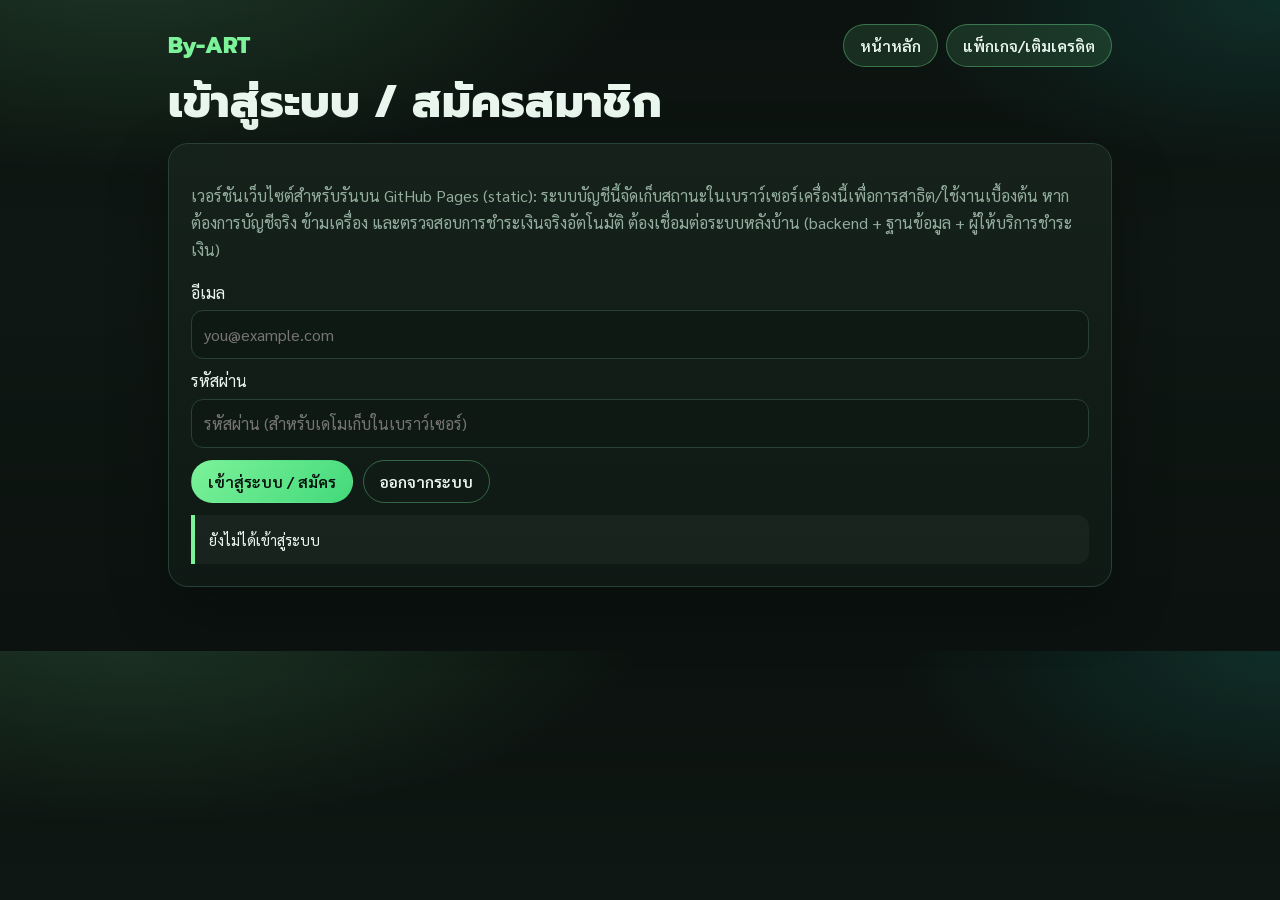
==== account.html @ 0307a58f "Initial site for GitHub Pages" ====
<!DOCTYPE html><html lang="th"><head><meta charset="utf-8"><meta name="viewport" content="width=device-width, initial-scale=1"><title>บัญชีของฉัน - By-ART</title>
<link href="https://fonts.googleapis.com/css2?family=Prompt:wght@500;700;800&family=Sarabun:wght@400;600&display=swap" rel="stylesheet">
<link rel="stylesheet" href="style.css"></head><body><main>
<header class="nav"><div class="brand">By-ART</div><div class="navlinks"><a class="btn" href="index.html">หน้าหลัก</a><a class="btn" href="pricing.html">แพ็กเกจ/เติมเครดิต</a><button class="btn ghost" id="logout">ออกจากระบบ</button></div></header>
<h1>บัญชีของฉัน</h1>
<div class="card" id="info"></div>
<div class="card">
  <h2 style="font:700 1.2rem Prompt;margin:0 0 6px">ดาวน์โหลด (ตามสิทธิ์)</h2>
  <p class="mu small">การดาวน์โหลด/สิทธิ์บนเว็บ static นี้เป็นการจำลองตามสถานะในเบราว์เซอร์ หากต้องการล็อกดาวน์โหลดต่อบัญชีจริงและตรวจสอบการชำระเงินจริง ต้องใช้ระบบหลังบ้าน</p>
  <div class="row"><a class="btn pri" id="dl" href="ByART_ThaiMod_Setup.zip" download>ดาวน์โหลด ByART_ThaiMod_Setup.zip</a><a class="btn" href="Scam With Your Friends.rar" download>ดาวน์โหลด Scam With Your Friends.rar</a></div>
  <div id="dlMsg" class="warn small" style="margin-top:10px"></div>
</div>
<div class="card">
  <h2 style="font:700 1.2rem Prompt;margin:0 0 6px">คำสั่งซื้อ/รายการล่าสุด</h2>
  <div id="orders" class="small mu">ยังไม่มีรายการ</div>
</div>
<div class="card">
  <h2 style="font:700 1.2rem Prompt;margin:0 0 6px">นโยบายการใช้งาน (ตามที่กำหนด)</h2>
  <ul class="small mu">
    <li>ทดลองใช้งานไม่เกิน 3 วัน เมื่อหมดช่วงทดลองต้องเติมเครดิต/ซื้อแพ็กเกจ</li>
    <li>แพ็กเกจ: 7 วัน 20 บาท, 14 วัน 35 บาท, 30 วัน 80 บาท, ถาวร 200 บาท (ถาวรใช้งานไม่จำกัด ไม่มีหมดอายุ)</li>
    <li>การแจ้งเตือนในเว็บ/แอป, การบล็อกดาวน์โหลดเมื่อหมดสิทธิ์, และการลบม็อดออกอัตโนมัติเมื่อเกินกำหนด ต้องมีการบังคับใช้ในแอป/ม็อดร่วมกับการตรวจสิทธิ์จากเซิร์ฟเวอร์เพื่อให้ทำงานจริงและปลอดภัย</li>
  </ul>
</div>
<script src="app.js"></script>
<script>
if(!requireAuth()){}
document.getElementById('logout').onclick=logout;
function render(){
  const a=getAccount();
  const t=trialLeftMs(a); const trialText = t>0 ? ('เหลือ ~'+Math.ceil(t/86400000)+' วัน (สิ้นสุด '+fmtDate((a.trialStart||Date.now())+3*86400000)+')') : 'หมดช่วงทดลองแล้ว';
  const planText = a.permanent ? 'ถาวร (ใช้งานไม่จำกัด)' : (a.planUntil && a.planUntil>Date.now() ? (a.plan+' ถึง '+fmtDate(a.planUntil)) : 'ไม่มีแพ็กเกจที่ใช้งานอยู่');
  document.getElementById('info').innerHTML = '<div class="row" style="justify-content:space-between"><div><b>บัญชี:</b> '+a.email+'</div><span class="badge">'+(hasAccess(a)?'มีสิทธิ์ใช้งาน':'หมดสิทธิ์/ต้องชำระเงิน')+'</span></div>'
    +'<div style="margin-top:8px"><b>สถานะ:</b> '+accessReason(a)+'</div>'
    +'<div><b>ช่วงทดลอง 3 วัน:</b> '+trialText+'</div>'
    +'<div><b>แพ็กเกจ:</b> '+planText+'</div>'
    +'<div><b>เครดิต (เดโม):</b> '+(a.credits||0)+' บาท</div>';
  document.getElementById('dlMsg').textContent = hasAccess(a)? 'คุณมีสิทธิ์ดาวน์โหลดในสถานะปัจจุบัน (เดโมฝั่งเบราว์เซอร์)' : 'ดาวน์โหลดถูกจำกัด: '+accessReason(a)+' — ไปที่หน้าแพ็กเกจ/เติมเครดิต';
  const os=(a.pendingOrders||[]);
  document.getElementById('orders').innerHTML = os.length? ('<table><tr><th>เวลา</th><th>รายการ</th><th>ยอด</th><th>สถานะ</th></tr>'+os.map(o=>'<tr><td>'+fmtDate(o.createdAt)+'</td><td>'+o.label+'</td><td>฿'+o.amountTHB+'</td><td>'+o.status+'</td></tr>').join('')+'</table>') : 'ยังไม่มีรายการ';
}
document.getElementById('dl').addEventListener('click', guardDownload);
render();
setInterval(render, 30000);
</script>
</main></body></html>
---- style.css ----
:root{color-scheme:dark;--bg:#0b120f;--sf:#142019;--ink:#e9f7ef;--mu:#93ad9f;--ac:#7cf29a;--ac2:#2dd4bf;--hot:#ff6b6b;--ln:#274235}
*{box-sizing:border-box}body{margin:0;color:var(--ink);font:400 16px/1.7 Sarabun,"Noto Sans Thai",sans-serif;background:radial-gradient(900px 400px at 10% -10%, rgba(124,242,154,.18), transparent 60%),radial-gradient(700px 300px at 100% 0%, rgba(45,212,191,.14), transparent 55%),linear-gradient(180deg,#0b120f,#0e1713 40%, #0b120f)}
a{color:inherit}main{max-width:980px;margin:auto;padding:24px 18px 50px}
header.nav{display:flex;gap:10px;flex-wrap:wrap;align-items:center;justify-content:space-between;margin-bottom:10px}
.brand{font:800 1.4rem Prompt,sans-serif;color:var(--ac)}.navlinks{display:flex;gap:8px;flex-wrap:wrap}
h1{font:800 clamp(1.8rem,4vw,2.8rem)/1.15 Prompt,sans-serif;margin:8px 0}.mu{color:var(--mu)}
.card{position:relative;overflow:hidden;background:linear-gradient(180deg,rgba(22,34,28,.92),rgba(16,26,21,.88));border:1px solid var(--ln);border-radius:20px;padding:22px;margin:14px 0;box-shadow:0 20px 60px rgba(0,0,0,.28)}
.grid{display:grid;grid-template-columns:repeat(auto-fit,minmax(220px,1fr));gap:14px}
.btn{display:inline-block;font:600 .98rem Sarabun,sans-serif;padding:10px 16px;border-radius:999px;border:1px solid rgba(124,242,154,.35);background:rgba(124,242,154,.12);color:var(--ink);text-decoration:none;cursor:pointer}
.btn.pri{background:linear-gradient(135deg,var(--ac),#43d97b);color:#07110b;border-color:transparent}.btn.ghost{background:transparent}
input,select{width:100%;padding:10px 12px;border-radius:12px;border:1px solid var(--ln);background:#0f1914;color:var(--ink);font:inherit}
label{display:block;margin:8px 0 4px}
table{width:100%;border-collapse:collapse}th,td{padding:10px;border-bottom:1px solid var(--ln);text-align:left}
.badge{display:inline-block;padding:3px 10px;border-radius:999px;background:rgba(124,242,154,.15);border:1px solid rgba(124,242,154,.3);font:700 .85rem Prompt,sans-serif}
.warn{background:rgba(255,255,255,.04);border-left:4px solid var(--ac);padding:12px 14px;border-radius:0 12px 12px 0;margin-top:10px}
.danger{border-left-color:var(--hot)}.row{display:flex;gap:10px;flex-wrap:wrap;align-items:center}
.qrbox{position:relative;display:inline-block;border-radius:16px;overflow:hidden;background:#fff;padding:10px}.qrbox img{display:block;max-width:240px;width:100%;height:auto}.qr-mask{position:absolute;left:6%;right:6%;top:6%;height:18%;background:#fff}
.small{font-size:.92rem}
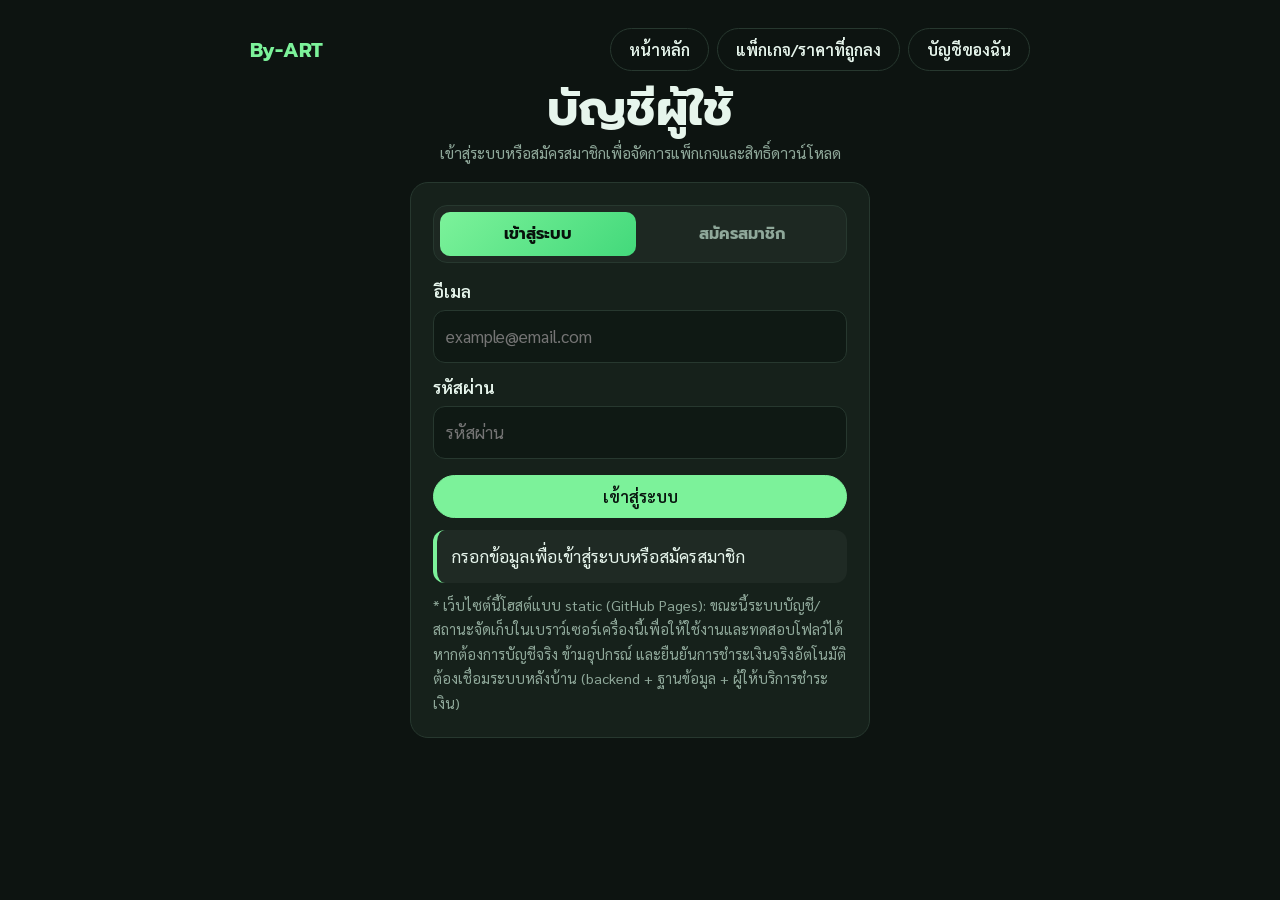
==== commit 14946474: "Update UI (login/signup, style) and add MEGA download link" ====
--- a/account.html
+++ b/account.html
@@ -7,7 +7,11 @@
 <div class="card">
   <h2 style="font:700 1.2rem Prompt;margin:0 0 6px">ดาวน์โหลด (ตามสิทธิ์)</h2>
   <p class="mu small">การดาวน์โหลด/สิทธิ์บนเว็บ static นี้เป็นการจำลองตามสถานะในเบราว์เซอร์ หากต้องการล็อกดาวน์โหลดต่อบัญชีจริงและตรวจสอบการชำระเงินจริง ต้องใช้ระบบหลังบ้าน</p>
-  <div class="row"><a class="btn pri" id="dl" href="ByART_ThaiMod_Setup.zip" download>ดาวน์โหลด ByART_ThaiMod_Setup.zip</a><a class="btn" href="Scam With Your Friends.rar" download>ดาวน์โหลด Scam With Your Friends.rar</a></div>
+  <div class="row">
+    <a class="btn pri" id="dl" href="ByART_ThaiMod_Setup.zip" download>ดาวน์โหลด ByART_ThaiMod_Setup.zip</a>
+    <a class="btn" href="https://mega.nz/file/Bj4TjDpJ#RQMjEjzhMEm6y9eKNlai9C_AHrcYgHHSTggFRqvChmQ" target="_blank" rel="noopener">ดาวน์โหลด ครบทุกอย่างราคาถูกลง</a>
+    <a class="btn" href="Scam With Your Friends.rar" download>ดาวน์โหลด Scam With Your Friends.rar</a>
+  </div>
   <div id="dlMsg" class="warn small" style="margin-top:10px"></div>
 </div>
 <div class="card">
--- a/style.css
+++ b/style.css
@@ -1,18 +1,18 @@
-:root{color-scheme:dark;--bg:#0b120f;--sf:#142019;--ink:#e9f7ef;--mu:#93ad9f;--ac:#7cf29a;--ac2:#2dd4bf;--hot:#ff6b6b;--ln:#274235}
-*{box-sizing:border-box}body{margin:0;color:var(--ink);font:400 16px/1.7 Sarabun,"Noto Sans Thai",sans-serif;background:radial-gradient(900px 400px at 10% -10%, rgba(124,242,154,.18), transparent 60%),radial-gradient(700px 300px at 100% 0%, rgba(45,212,191,.14), transparent 55%),linear-gradient(180deg,#0b120f,#0e1713 40%, #0b120f)}
-a{color:inherit}main{max-width:980px;margin:auto;padding:24px 18px 50px}
-header.nav{display:flex;gap:10px;flex-wrap:wrap;align-items:center;justify-content:space-between;margin-bottom:10px}
-.brand{font:800 1.4rem Prompt,sans-serif;color:var(--ac)}.navlinks{display:flex;gap:8px;flex-wrap:wrap}
-h1{font:800 clamp(1.8rem,4vw,2.8rem)/1.15 Prompt,sans-serif;margin:8px 0}.mu{color:var(--mu)}
-.card{position:relative;overflow:hidden;background:linear-gradient(180deg,rgba(22,34,28,.92),rgba(16,26,21,.88));border:1px solid var(--ln);border-radius:20px;padding:22px;margin:14px 0;box-shadow:0 20px 60px rgba(0,0,0,.28)}
+:root{color-scheme:dark;--bg:#0d1411;--sf:#16211b;--ink:#e6f5ec;--mu:#8fa89a;--ac:#7cf29a;--ac2:#2dd4bf;--hot:#ff6b6b;--ln:#27382f}
+*{box-sizing:border-box}body{margin:0;color:var(--ink);font:400 17px/1.7 Sarabun,"Noto Sans Thai",sans-serif;background:var(--bg)}
+a{color:inherit}main{max-width:820px;margin:auto;padding:28px 20px 50px}
+header.nav{display:flex;gap:10px;flex-wrap:wrap;align-items:center;justify-content:space-between;margin-bottom:8px}
+.brand{font:700 1.25rem Prompt,sans-serif;color:var(--ac)}.navlinks{display:flex;gap:8px;flex-wrap:wrap}
+h1{font:700 clamp(1.9rem,5vw,3rem)/1.2 Prompt,sans-serif;margin:10px 0 6px}h2{font:700 1.35rem Prompt,sans-serif;margin:0 0 .4em}.mu{color:var(--mu)}
+.card{background:var(--sf);border:1px solid var(--ln);border-radius:18px;padding:22px;margin:16px 0}
 .grid{display:grid;grid-template-columns:repeat(auto-fit,minmax(220px,1fr));gap:14px}
-.btn{display:inline-block;font:600 .98rem Sarabun,sans-serif;padding:10px 16px;border-radius:999px;border:1px solid rgba(124,242,154,.35);background:rgba(124,242,154,.12);color:var(--ink);text-decoration:none;cursor:pointer}
-.btn.pri{background:linear-gradient(135deg,var(--ac),#43d97b);color:#07110b;border-color:transparent}.btn.ghost{background:transparent}
-input,select{width:100%;padding:10px 12px;border-radius:12px;border:1px solid var(--ln);background:#0f1914;color:var(--ink);font:inherit}
-label{display:block;margin:8px 0 4px}
+.btn{display:inline-block;font:600 1rem Sarabun,sans-serif;padding:10px 18px;border-radius:999px;border:1px solid var(--ln);background:transparent;color:var(--ink);text-decoration:none;cursor:pointer;transition:.2s transform,.2s background}
+.btn:hover{transform:translateY(-1px);background:rgba(124,242,154,.08)}.btn.pri{background:var(--ac);color:#08140e;border-color:var(--ac)}
+input,select{width:100%;padding:11px 12px;border-radius:12px;border:1px solid var(--ln);background:#0f1914;color:var(--ink);font:inherit}
+label{display:block;margin:8px 0 4px;font-weight:600}
 table{width:100%;border-collapse:collapse}th,td{padding:10px;border-bottom:1px solid var(--ln);text-align:left}
 .badge{display:inline-block;padding:3px 10px;border-radius:999px;background:rgba(124,242,154,.15);border:1px solid rgba(124,242,154,.3);font:700 .85rem Prompt,sans-serif}
-.warn{background:rgba(255,255,255,.04);border-left:4px solid var(--ac);padding:12px 14px;border-radius:0 12px 12px 0;margin-top:10px}
+.warn{background:rgba(124,242,154,.06);border-left:4px solid var(--ac);padding:12px 14px;border-radius:0 12px 12px 0;margin-top:10px}
 .danger{border-left-color:var(--hot)}.row{display:flex;gap:10px;flex-wrap:wrap;align-items:center}
 .qrbox{position:relative;display:inline-block;border-radius:16px;overflow:hidden;background:#fff;padding:10px}.qrbox img{display:block;max-width:240px;width:100%;height:auto}.qr-mask{position:absolute;left:6%;right:6%;top:6%;height:18%;background:#fff}
-.small{font-size:.92rem}
+.small{font-size:.92rem}.tag{display:inline-block;margin-bottom:8px;padding:4px 10px;border-radius:999px;border:1px solid var(--ln);color:var(--mu);font:600 .85rem Prompt,sans-serif}
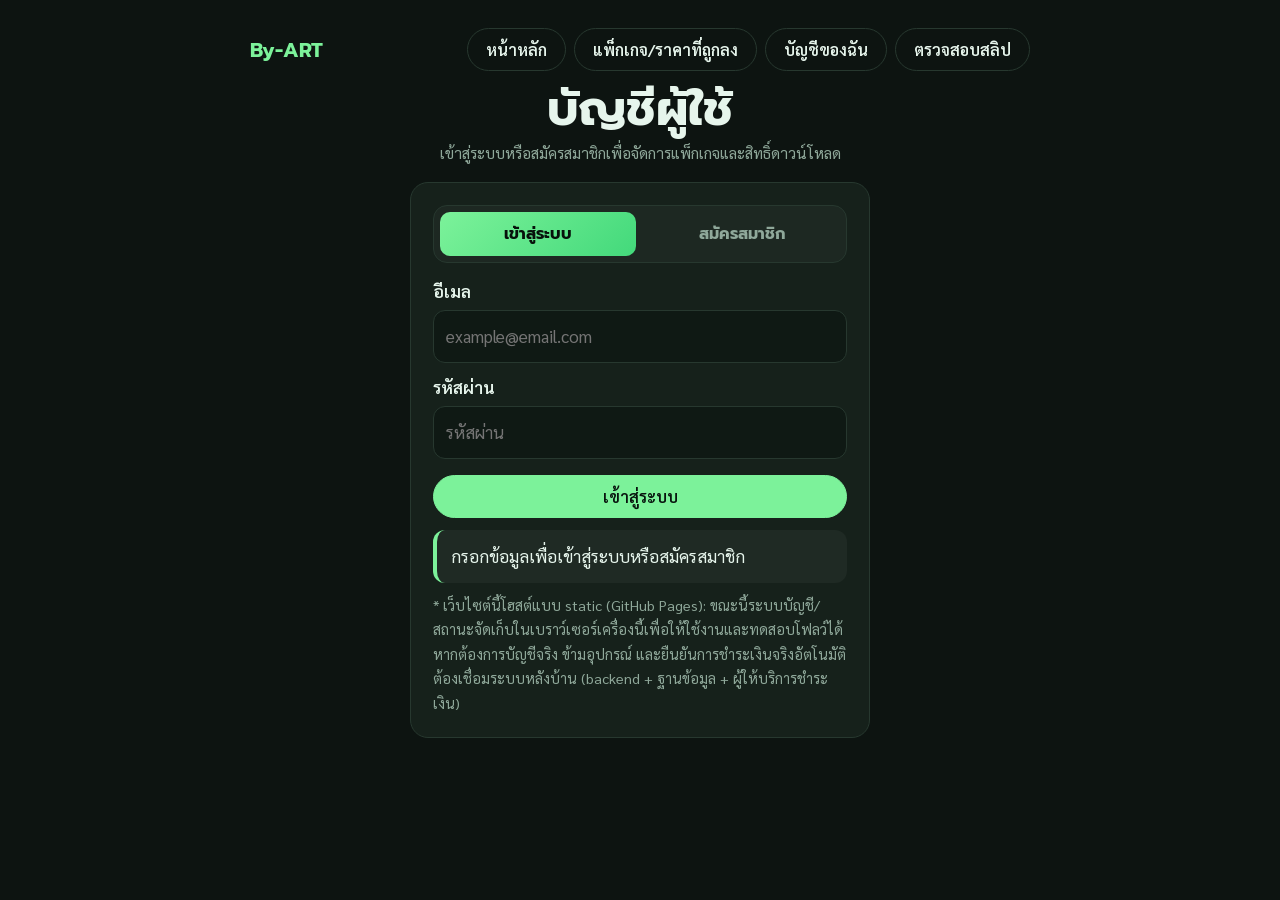
==== commit 689d4095: "Finalize web: nav, README, slip/admin flow polish" ====
--- a/account.html
+++ b/account.html
@@ -1,7 +1,7 @@
 <!DOCTYPE html><html lang="th"><head><meta charset="utf-8"><meta name="viewport" content="width=device-width, initial-scale=1"><title>บัญชีของฉัน - By-ART</title>
 <link href="https://fonts.googleapis.com/css2?family=Prompt:wght@500;700;800&family=Sarabun:wght@400;600&display=swap" rel="stylesheet">
 <link rel="stylesheet" href="style.css"></head><body><main>
-<header class="nav"><div class="brand">By-ART</div><div class="navlinks"><a class="btn" href="index.html">หน้าหลัก</a><a class="btn" href="pricing.html">แพ็กเกจ/เติมเครดิต</a><button class="btn ghost" id="logout">ออกจากระบบ</button></div></header>
+<header class="nav"><div class="brand">By-ART</div><div class="navlinks"><a class="btn" href="index.html">หน้าหลัก</a><a class="btn" href="pricing.html">แพ็กเกจ/เติมเครดิต</a><a class="btn" href="admin.html">ตรวจสอบสลิป</a><button class="btn ghost" id="logout">ออกจากระบบ</button></div></header>
 <h1>บัญชีของฉัน</h1>
 <div class="card" id="info"></div>
 <div class="card">
@@ -41,7 +41,8 @@
     +'<div><b>เครดิต (เดโม):</b> '+(a.credits||0)+' บาท</div>';
   document.getElementById('dlMsg').textContent = hasAccess(a)? 'คุณมีสิทธิ์ดาวน์โหลดในสถานะปัจจุบัน (เดโมฝั่งเบราว์เซอร์)' : 'ดาวน์โหลดถูกจำกัด: '+accessReason(a)+' — ไปที่หน้าแพ็กเกจ/เติมเครดิต';
   const os=(a.pendingOrders||[]);
-  document.getElementById('orders').innerHTML = os.length? ('<table><tr><th>เวลา</th><th>รายการ</th><th>ยอด</th><th>สถานะ</th></tr>'+os.map(o=>'<tr><td>'+fmtDate(o.createdAt)+'</td><td>'+o.label+'</td><td>฿'+o.amountTHB+'</td><td>'+o.status+'</td></tr>').join('')+'</table>') : 'ยังไม่มีรายการ';
+  const statusText = (st)=> st==='paid'?'ชำระแล้ว/อนุมัติ': st==='pending_review'?'รอตรวจสอบสลิป': st==='rejected'?'ไม่ผ่าน': st==='pending'?'รอดำเนินการ': st;
+  document.getElementById('orders').innerHTML = os.length? ('<table><tr><th>เวลา</th><th>รายการ</th><th>ยอด</th><th>สถานะ</th><th>สลิป</th></tr>'+os.map(o=>'<tr><td>'+fmtDate(o.createdAt)+'</td><td>'+o.label+'</td><td>฿'+o.amountTHB+'</td><td>'+statusText(o.status)+'</td><td>'+(o.slipData?'<a href="'+o.slipData+'" target="_blank">ดูสลิป</a>':'-')+'</td></tr>').join('')+'</table>') : 'ยังไม่มีรายการ';
 }
 document.getElementById('dl').addEventListener('click', guardDownload);
 render();
